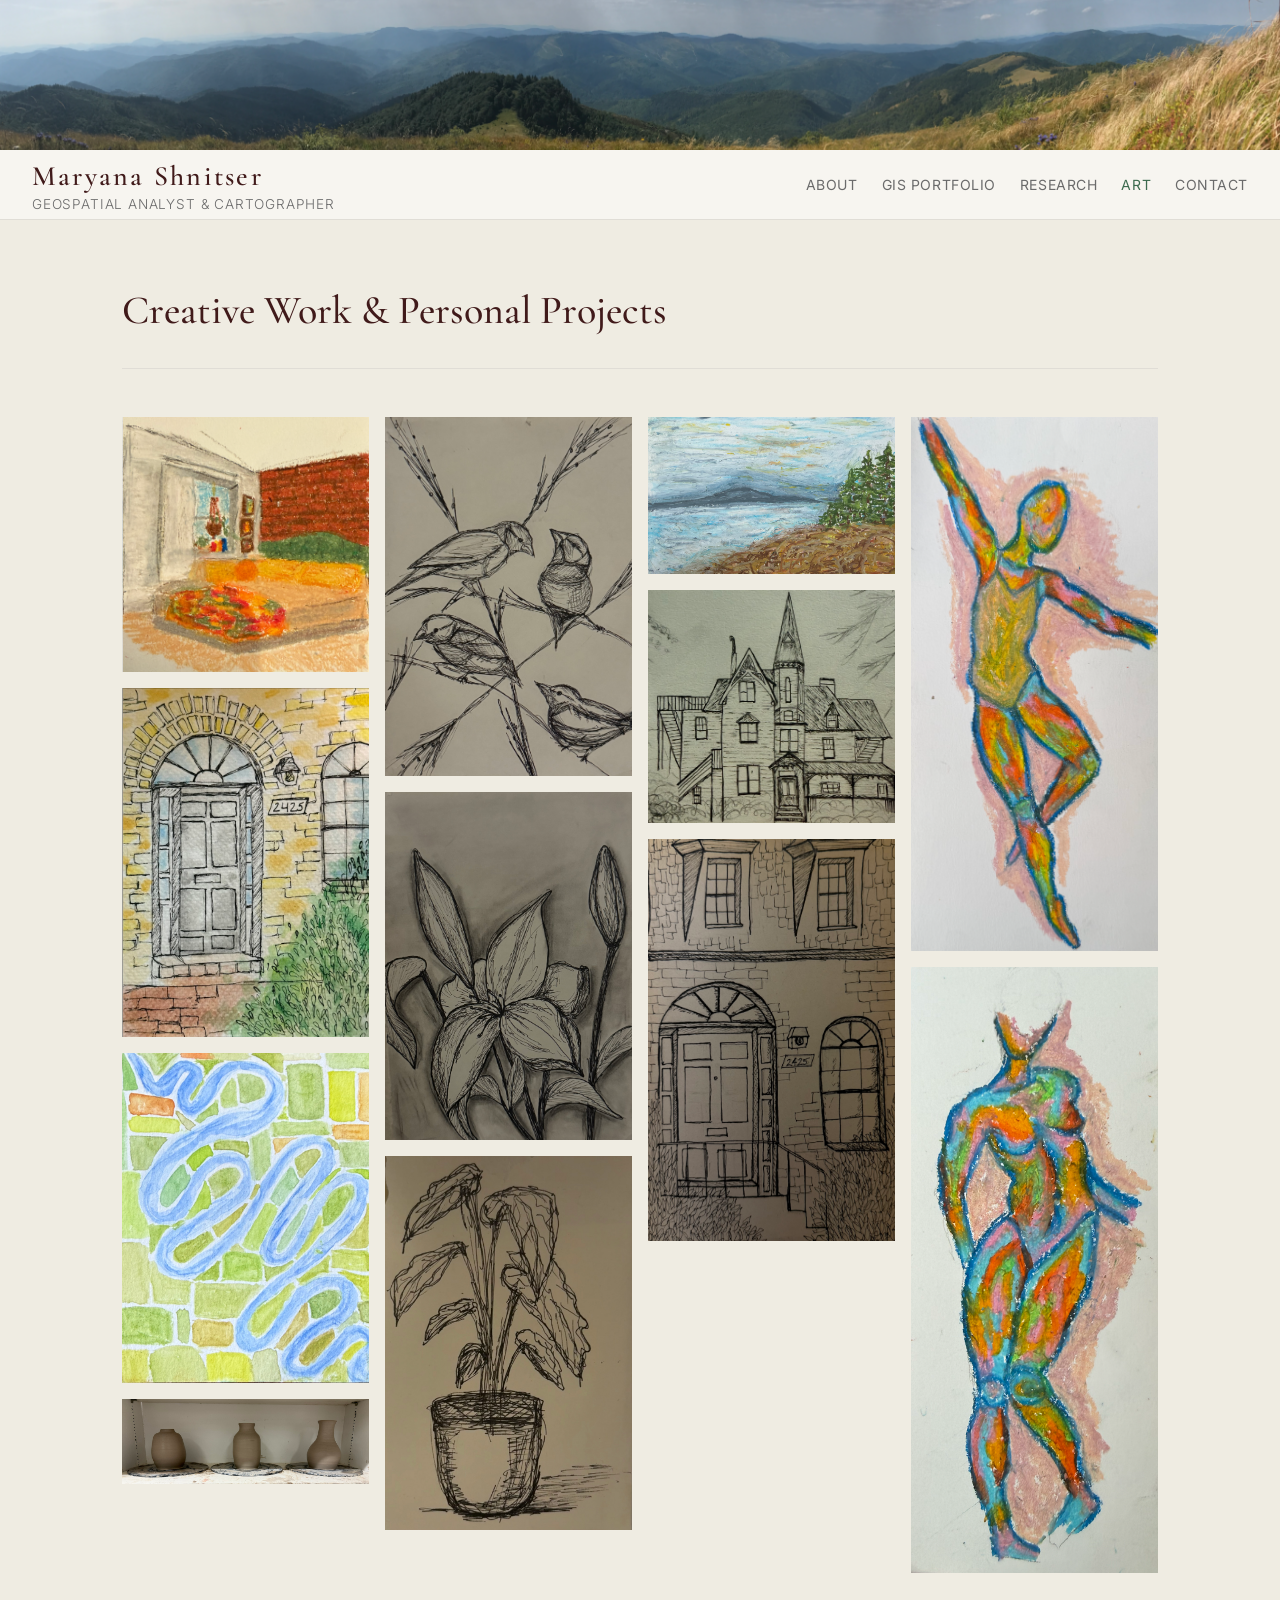
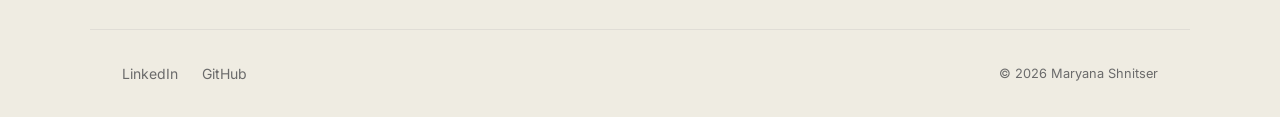
==== art.html @ e01b1883 "change in folder structure" ====
<!DOCTYPE html>
<html lang="en">
<head>
  <meta charset="UTF-8" />
  <meta name="viewport" content="width=device-width, initial-scale=1.0" />
  <link rel="icon" href="images/art7.jpg" />
  <title>Art | Maryana Shnitser</title>
  <link rel="stylesheet" href="css/style.css" />
  <link href="https://fonts.googleapis.com/css2?family=Cormorant+Garamond:wght@400;500;600&family=Inter:wght@300;400;500&display=swap" rel="stylesheet" />
  <style>
    .page-header { margin-bottom: 3rem; border-bottom: 1px solid var(--color-border); padding-bottom: 1.5rem; }
    .page-header h1 { font-family: var(--font-display); font-size: 2.5rem; font-weight: 500; }
    .page-header p { color: var(--color-muted); margin-top: 0.5rem; }

.art-grid {
  columns: 4;
  gap: 1rem;
}

.art-grid img {
  width: 100%;
  margin-bottom: 1rem;
  break-inside: avoid;
}
    .art-grid img:hover { opacity: 0.85; }

    @media (max-width: 768px) {
      .art-grid { grid-template-columns: repeat(2, 1fr); }
    }
  </style>
</head>
<body>

  <div class="banner">
    <img src="images/banner.png" alt="" />
  </div>

  <nav>
    <div class="nav-name">
      <a href="index.html">Maryana Shnitser</a>
      <p>Geospatial Analyst & Cartographer</p>
    </div>
    <ul>
      <li><a href="index.html">About</a></li>
      <li><a href="portfolio.html">GIS Portfolio</a></li>
      <li><a href="research.html">Research</a></li>
      <li><a href="art.html" class="active">Art</a></li>
      <li><a href="contact.html">Contact</a></li>
    </ul>
  </nav>


  <main>
    <div class="page-header">
      <h1>Creative Work & Personal Projects</h1>

    </div>

  <div class="art-grid">
    <img src="images/art1.png" alt="" />
    <img src="images/art6.jpg" alt="" />
    <img src="images/art7.jpg" alt="" />
    <img src="images/ceramics5.jpg" alt="" />
    <img src="images/art4.jpg" alt="" />
    <img src="images/art5.jpg" alt="" />
    <img src="images/art9.jpg" alt="" />
    <img src="images/art8.jpg" alt="" />
    <img src="images/art12.jpg" alt="" />
    <img src="images/art11.jpg" alt="" />
    <img src="images/art10.jpg" alt="" />
    <img src="images/art2.png" alt="" />
    <img src="images/art3.png" alt="" />
  
  </div>

</main>

<footer>
  <div style="display: flex; gap: 1.5rem;">
    <a href="https://www.linkedin.com/in/maryana-shnitser-17753b220" target="_blank">LinkedIn</a>
    <a href="https://github.com/maryanashnitser" target="_blank">GitHub</a>
  </div>
  <p>© 2026 Maryana Shnitser</p>
</footer>
</body>
</html>
---- css/style.css ----
/* 

MARYANA SHNITSER — PORTFOLIO STYLESHEET

*/

:root {

/* ----------------------------------------------------------------
Colors, fonts, spacing
---------------------------------------------------------------- */


  --color-bg:        #efece2;  
  --color-surface:   #F7F5F0;   
  --color-text:      #401a1a;   
  --color-muted:     #6B6B6B;   
  --color-accent:    #3D6B4F;  
  --color-accent-lt: #EAF1EC;   
  --color-border:    #E0DDD6;  

  --font-display: 'Cormorant Garamond', Georgia, serif;  
  --font-body:    'Inter', system-ui, sans-serif;        

  --max-width: 1100px;
  --nav-height: 70px;
}


/* ----------------------------------------------------------------
Reset and base styles
---------------------------------------------------------------- */
*, *::before, *::after {
  box-sizing: border-box;
  margin: 0;
  padding: 0;
}

html {
  scroll-behavior: smooth;
}

body {
  background-color: var(--color-bg);
  color: var(--color-text);
  font-family: var(--font-body);
  font-size: 16px;
  line-height: 1.7;
}

img {
  display: block;
  max-width: 100%;
  height: auto;
}

a {
  color: var(--color-accent);
  text-decoration: none;
}

a:hover {
  text-decoration: underline;
}

.banner {
  width: 100%;
  max-height: 200px;     
  overflow: hidden;
}

.banner img {
  width: 100%;
  height: 150px;         
  object-fit: cover;   
  object-position: center;  
}

/* ----------------------------------------------------------------
Navigation bar
---------------------------------------------------------------- */
nav {
  position: sticky;        
  top: 0;
  z-index: 100;
  background: var(--color-surface);
  border-bottom: 1px solid var(--color-border);
  height: var(--nav-height);
  display: flex;
  align-items: center;
  justify-content: space-between;
  padding: 0 2rem;
  max-width: 100%;
}

.nav-name a {
  color: var(--color-text);
  text-decoration: none;
}

.nav-name a:hover {
  color: var(--color-text);
}

.nav-name {
  font-family: var(--font-display);
  color: var(--color-text);
  font-size: 1.75rem;
  font-weight: 550;
  letter-spacing: 0.08em;
  /*text-transform: uppercase;*/
}
.nav-name p {
  font-family: var(--font-body);
  font-weight: 300;
  font-size: 0.85rem;
  letter-spacing: 0.06em;
  text-transform: uppercase;
  color: var(--color-muted);
  margin-top: -0.5rem;
}

.nav-name:hover {
  text-decoration: none;
  color: var(--color-accent);
}

nav ul {
  list-style: none;
  display: flex;
  gap: 1.5rem;
}

nav ul a {
  font-size: 0.875rem;
  font-weight: 400;
  color: var(--color-muted);
  letter-spacing: 0.04em;
  text-transform: uppercase;
  transition: color 0.2s;
}

nav ul a:hover,
nav ul a.active {
  color: var(--color-accent);
  text-decoration: none;
}

/* ----------------------------------------------------------------
Main Layout 
---------------------------------------------------------------- */
main {
  max-width: var(--max-width);
  margin: 0 auto;
  padding: 3.5rem 2rem;
}

/* ----------------------------------------------------------------
About Section (side by side photo and text)
---------------------------------------------------------------- */
.about {
  display: grid;
  grid-template-columns: 350px 1fr;  
  gap: 4rem;
  align-items: start;
  margin-bottom: 5rem;
}

.about-photo img {
  width: 100%;
  border-radius: 10px;
  object-fit: cover;
  aspect-ratio: 2/3;             
  filter: saturate(1);        
  margin-top: 10px;
}

.about-text h1 {
  font-family: var(--font-display);
  font-size: 2.25rem;
  font-weight: 400;
  line-height: 1.25;
  margin-bottom: 1.25rem;
  color: var(--color-text);
}

.about-text p {
  margin-bottom: 1.25rem;
  color: var(--color-text);
  font-size: 1rem;
}

.about-text strong {
  font-weight: 500;
  color: var(--color-accent);
}


.about-buttons {
  display: flex;
  gap: 1rem;
  flex-wrap: wrap;
  margin-top: 2rem;
}


/* ----------------------------------------------------------------
Buttons (Contact, Resume, CV)
---------------------------------------------------------------- */
.btn {
  display: inline-block;
  padding: 0.6rem 1.4rem;
  border-radius: 3px;
  font-size: 0.875rem;
  font-family: var(--font-body);
  font-weight: 500;
  letter-spacing: 0.02em;
  transition: background 0.2s, color 0.2s, border-color 0.2s;
  background: var(--color-accent);
  color: #fff;
  border: 1.5px solid var(--color-accent);
}

.btn:hover {
  background: #2d5239;
  border-color: #2d5239;
  text-decoration: none;
  color: #fff;
}

.btn-outline {
  background: transparent;
  color: var(--color-accent);
}

.btn-outline:hover {
  background: var(--color-accent-lt);
  color: var(--color-accent);
  border-color: var(--color-accent);
}


/* ----------------------------------------------------------------
Personal About Section 
---------------------------------------------------------------- */
.personal {
  border-top: 1px solid var(--color-border);
  /*border-bottom: 1px solid var(--color-border);*/
  padding: 2.5rem 0;
  margin-bottom: 2.5rem;
  
  text-align: center
}

.personal p {
  color: var(--color-muted);
  /* font-style: italic; */
  font-size: 1rem;
  line-height: 1.8;
}


/* ----------------------------------------------------------------
Personal Photos 
---------------------------------------------------------------- */
.gallery {
  display: grid;
  grid-template-columns: repeat(3, 1fr);   /* 3 columns of photos */
  gap: 1rem;
}

.photo-item img {
  width: 100%;
  aspect-ratio: 3/4;
  object-fit: cover;
  border-radius: 3px;
  transition: opacity 0.2s;
}

.photo-item img:hover {
  opacity: 0.88;
}


/* ----------------------------------------------------------------
Footer
---------------------------------------------------------------- */
footer {
  border-top: 1px solid var(--color-border);
  padding: 2rem;
  display: flex;
  align-items: center;
  justify-content: space-between;
  max-width: var(--max-width);
  margin: 0 auto;
}

footer a {
  font-size: 0.875rem;
  color: var(--color-muted);
}

footer p {
  font-size: 0.8rem;
  color: var(--color-muted);
}


/* ----------------------------------------------------------------
RESPONSIVE TO SCREEN SIZE 
---------------------------------------------------------------- */
@media (max-width: 768px) {
  .about {
    grid-template-columns: 1fr;   /* stack photo above text on mobile */
    gap: 2rem;
  }

  .about-photo img {
    max-width: 220px;
    margin: 0 auto;
  }

  .gallery {
    grid-template-columns: repeat(2, 1fr);
  }

  nav ul {
    gap: 1rem;
  }
}
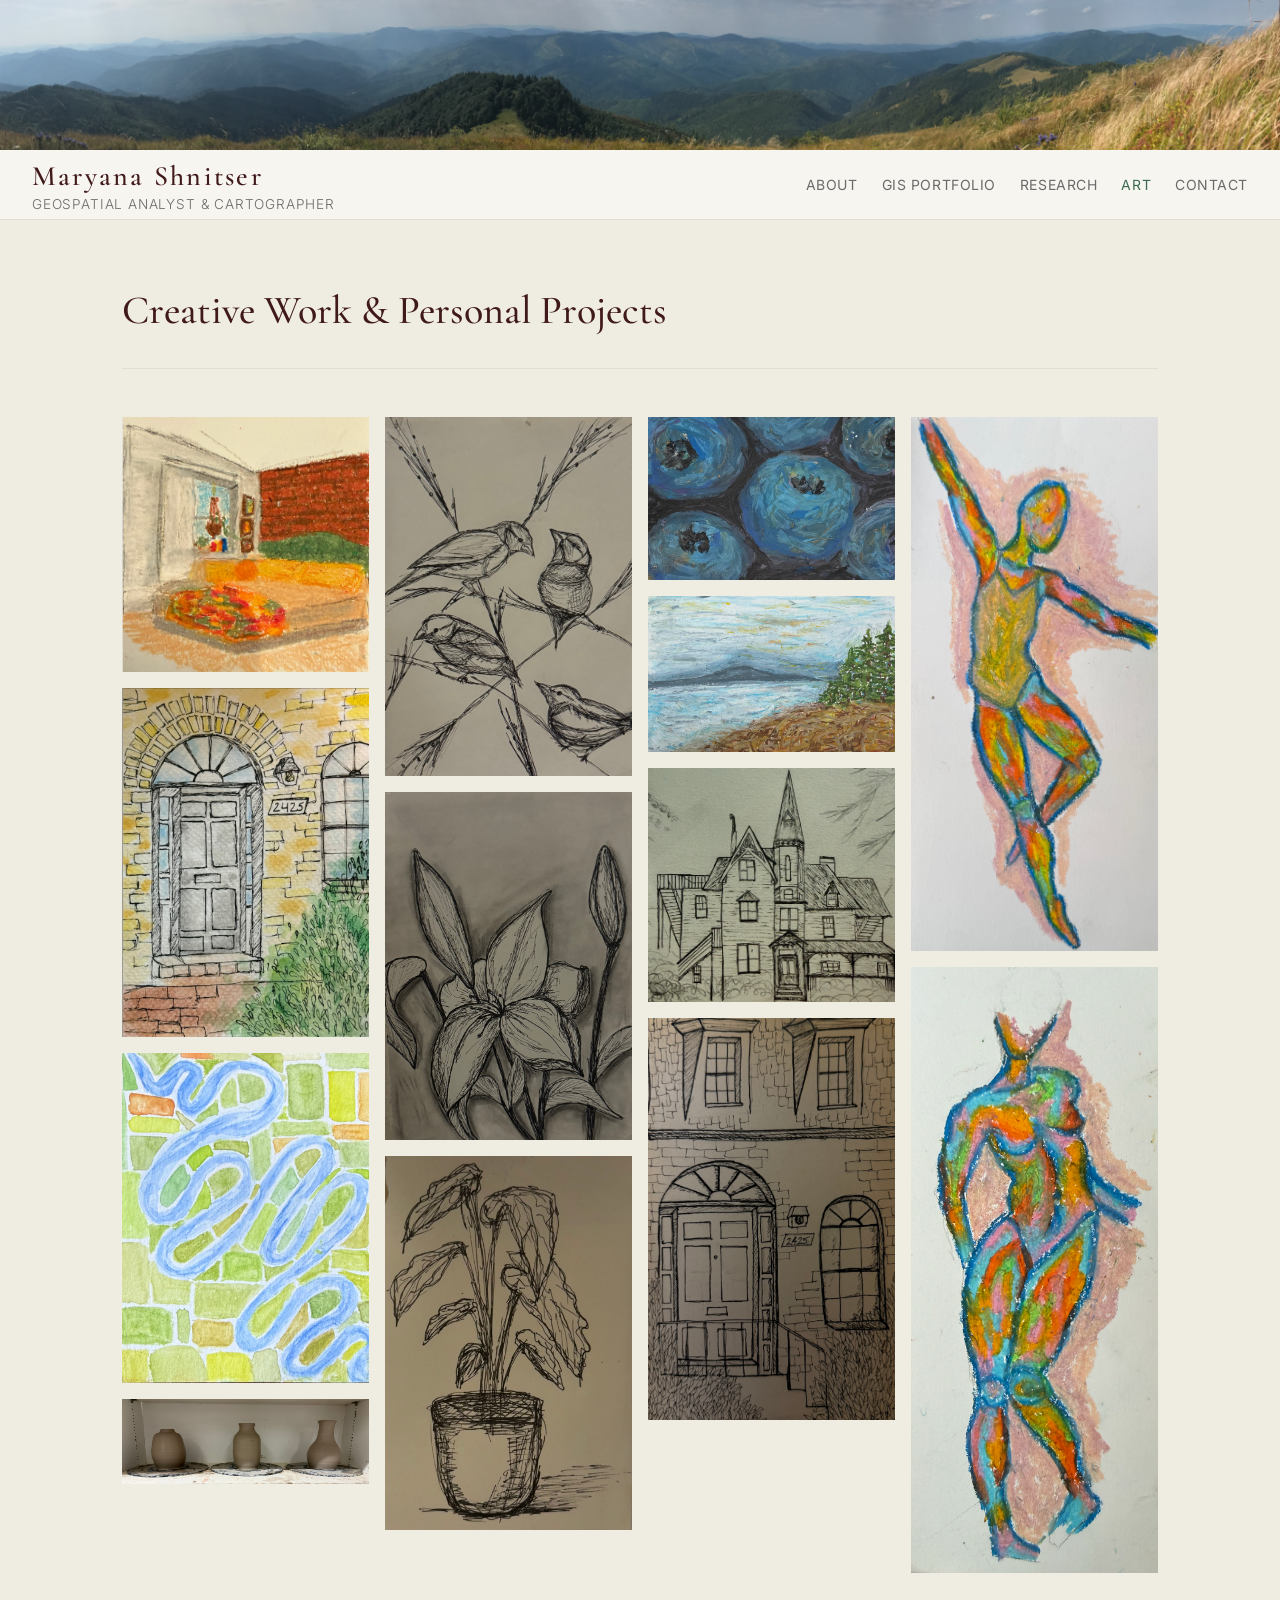
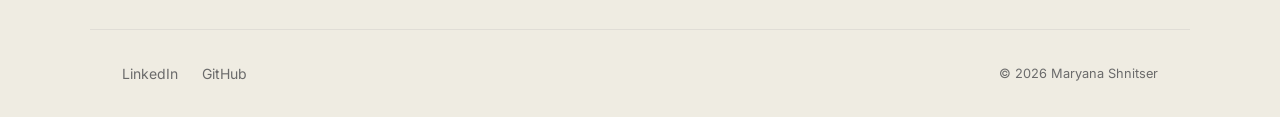
==== commit 1c23ff71: "add photo to art page" ====
--- a/art.html
+++ b/art.html
@@ -64,6 +64,7 @@
     <img src="images/art4.jpg" alt="" />
     <img src="images/art5.jpg" alt="" />
     <img src="images/art9.jpg" alt="" />
+    <img src="images/art13.jpg" alt="" />
     <img src="images/art8.jpg" alt="" />
     <img src="images/art12.jpg" alt="" />
     <img src="images/art11.jpg" alt="" />
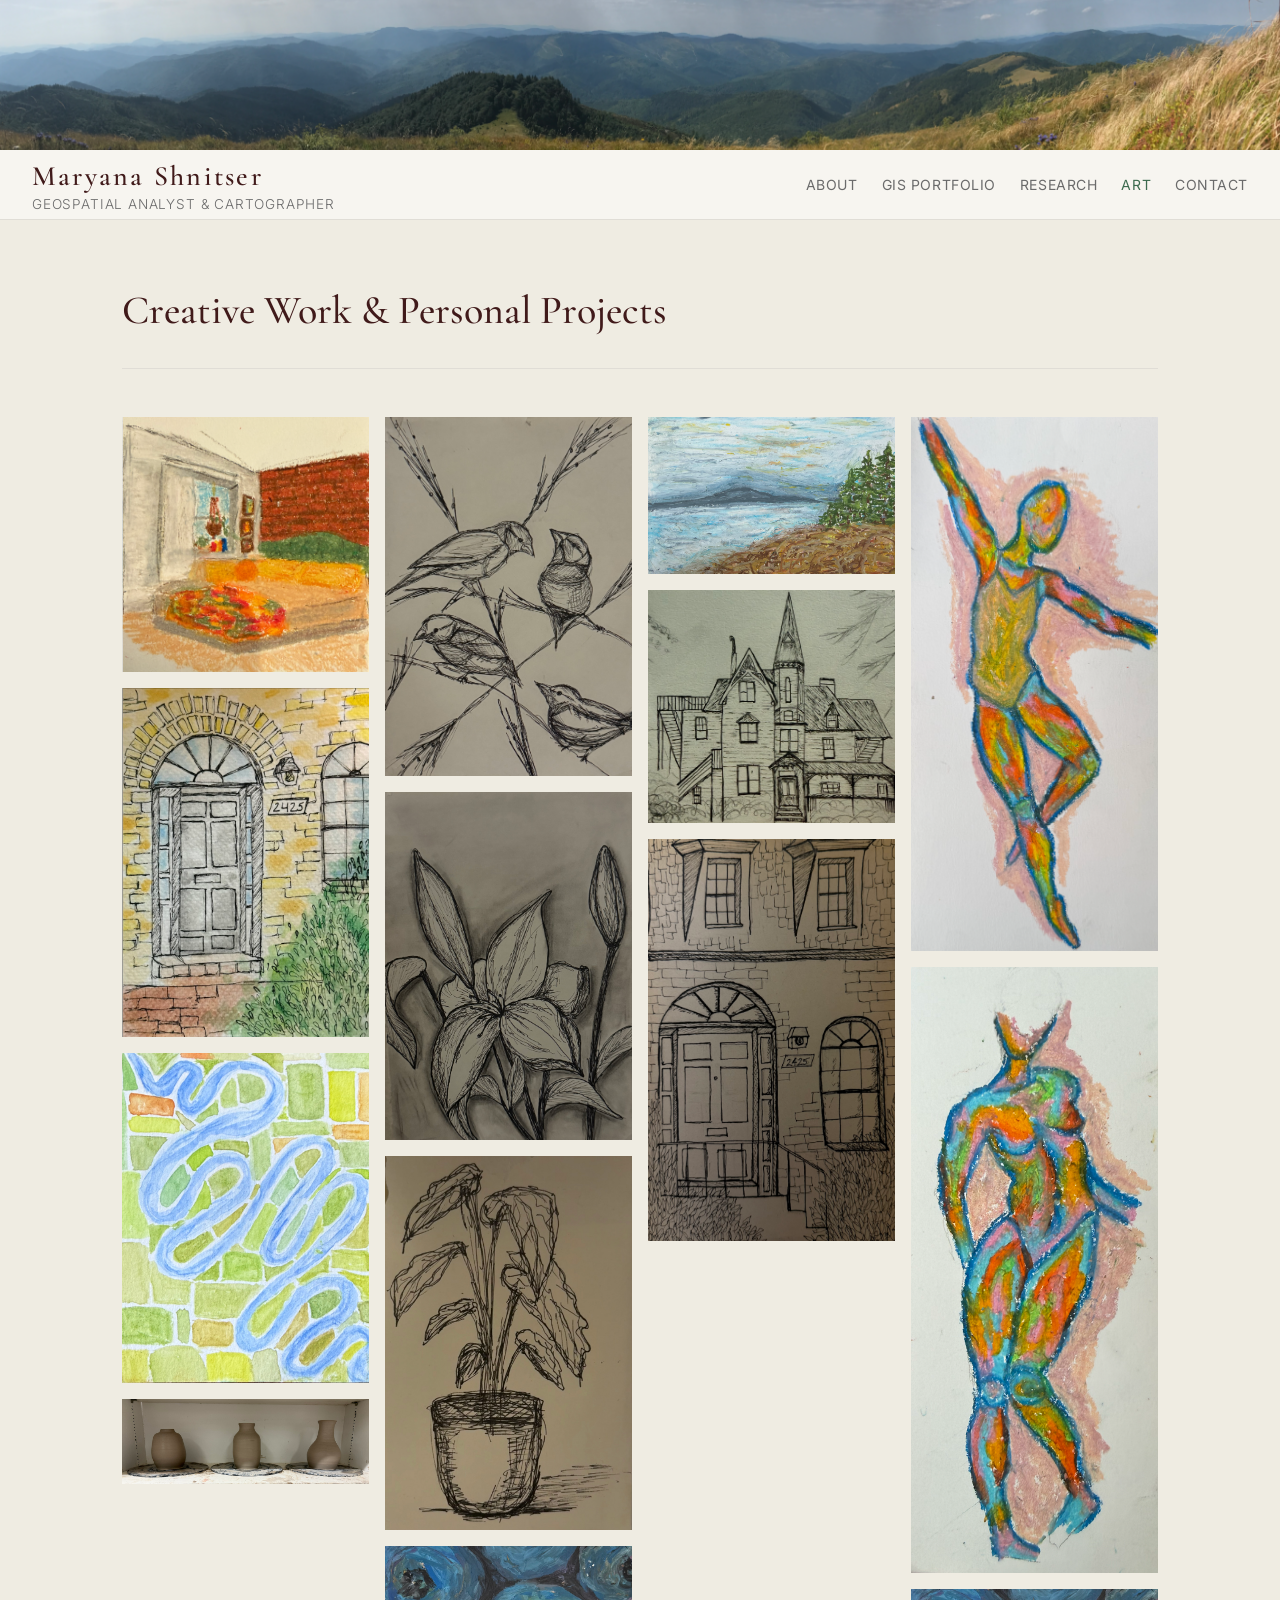
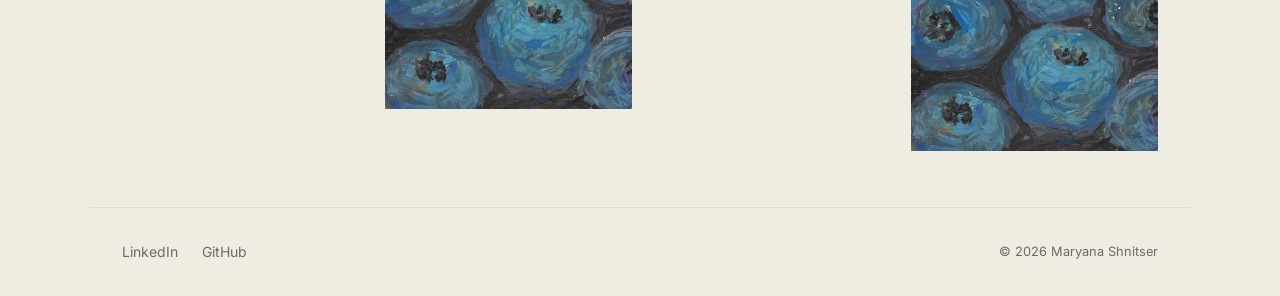
==== commit 2d385f5c: "Add new image art13.jpg to art.html" ====
--- a/art.html
+++ b/art.html
@@ -71,6 +71,7 @@
     <img src="images/art10.jpg" alt="" />
     <img src="images/art2.png" alt="" />
     <img src="images/art3.png" alt="" />
+    <img src="images/art13.jpg" alt="" />
   
   </div>
 
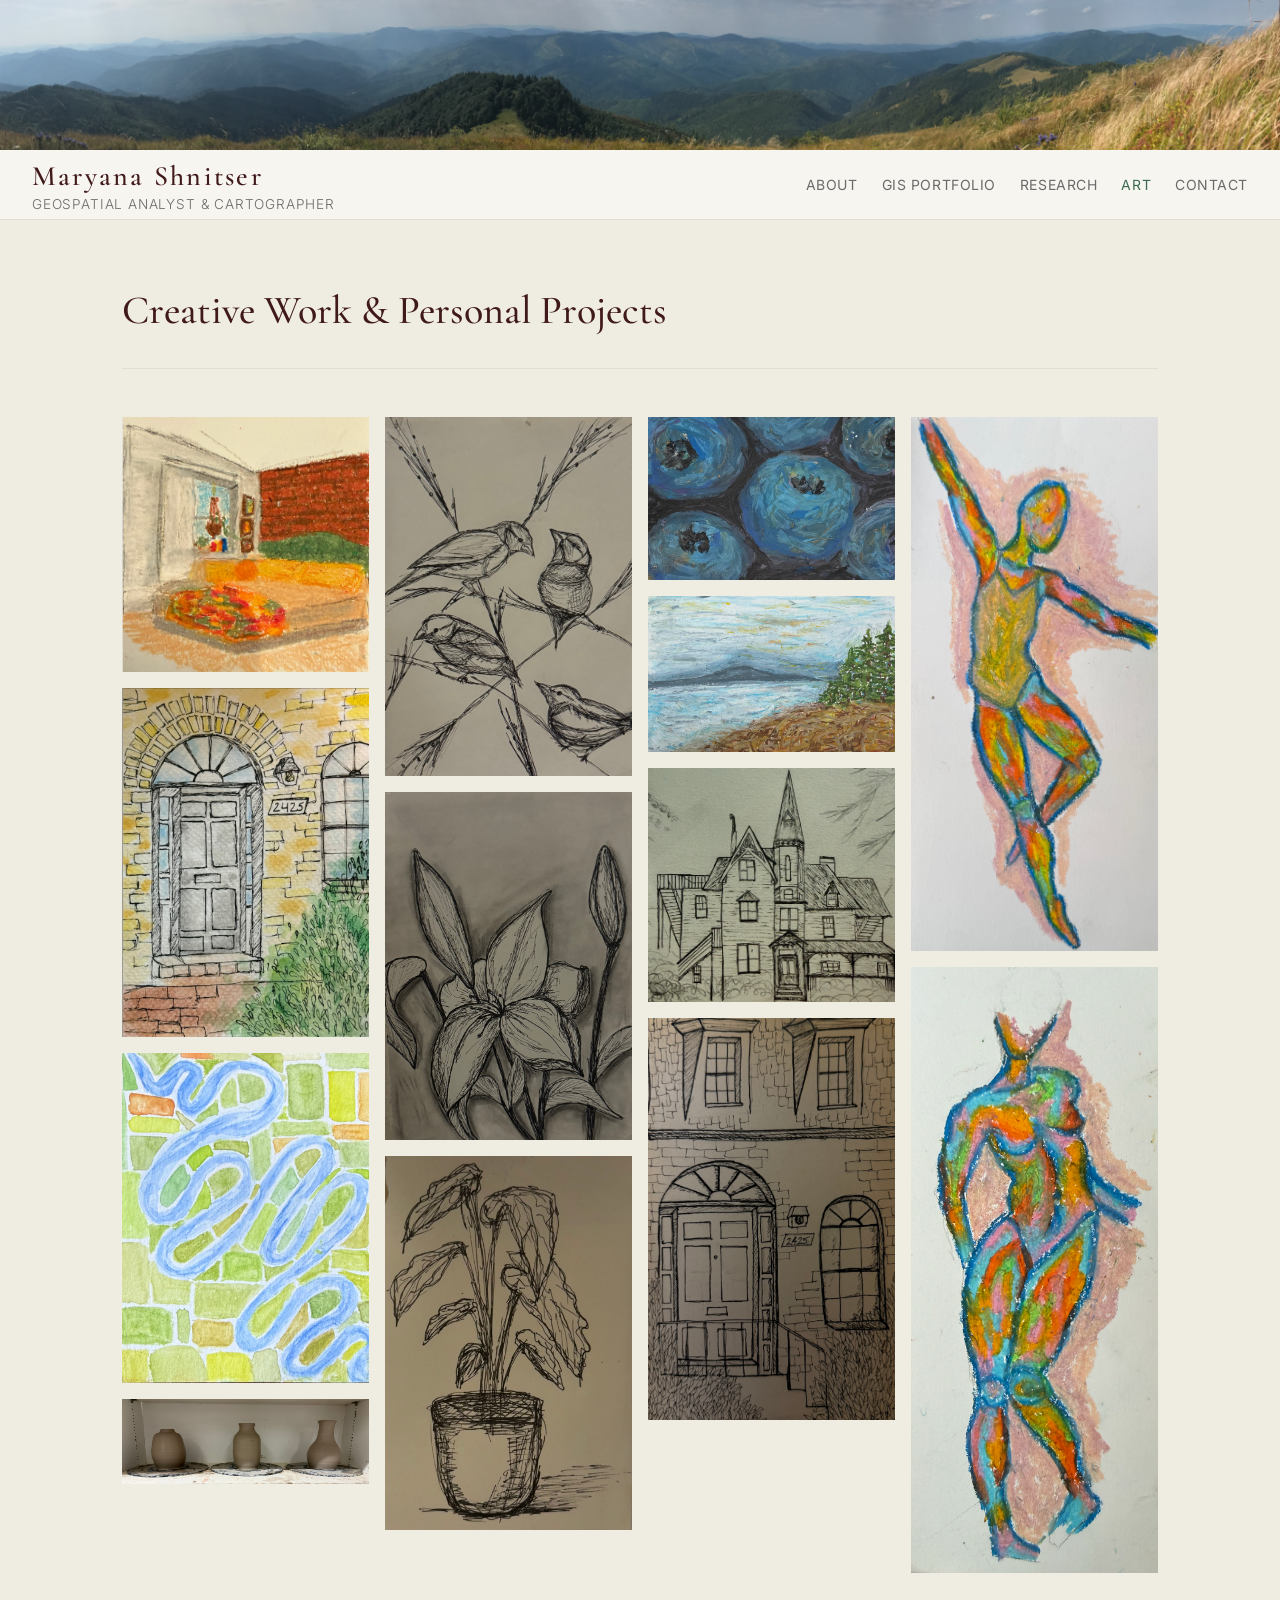
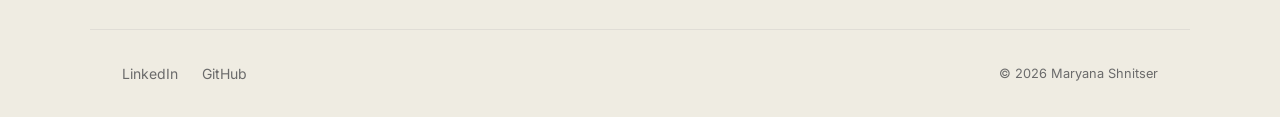
==== commit 8b098d82: "Remove an image from art.html" ====
--- a/art.html
+++ b/art.html
@@ -71,7 +71,7 @@
     <img src="images/art10.jpg" alt="" />
     <img src="images/art2.png" alt="" />
     <img src="images/art3.png" alt="" />
-    <img src="images/art13.jpg" alt="" />
+
   
   </div>
 
